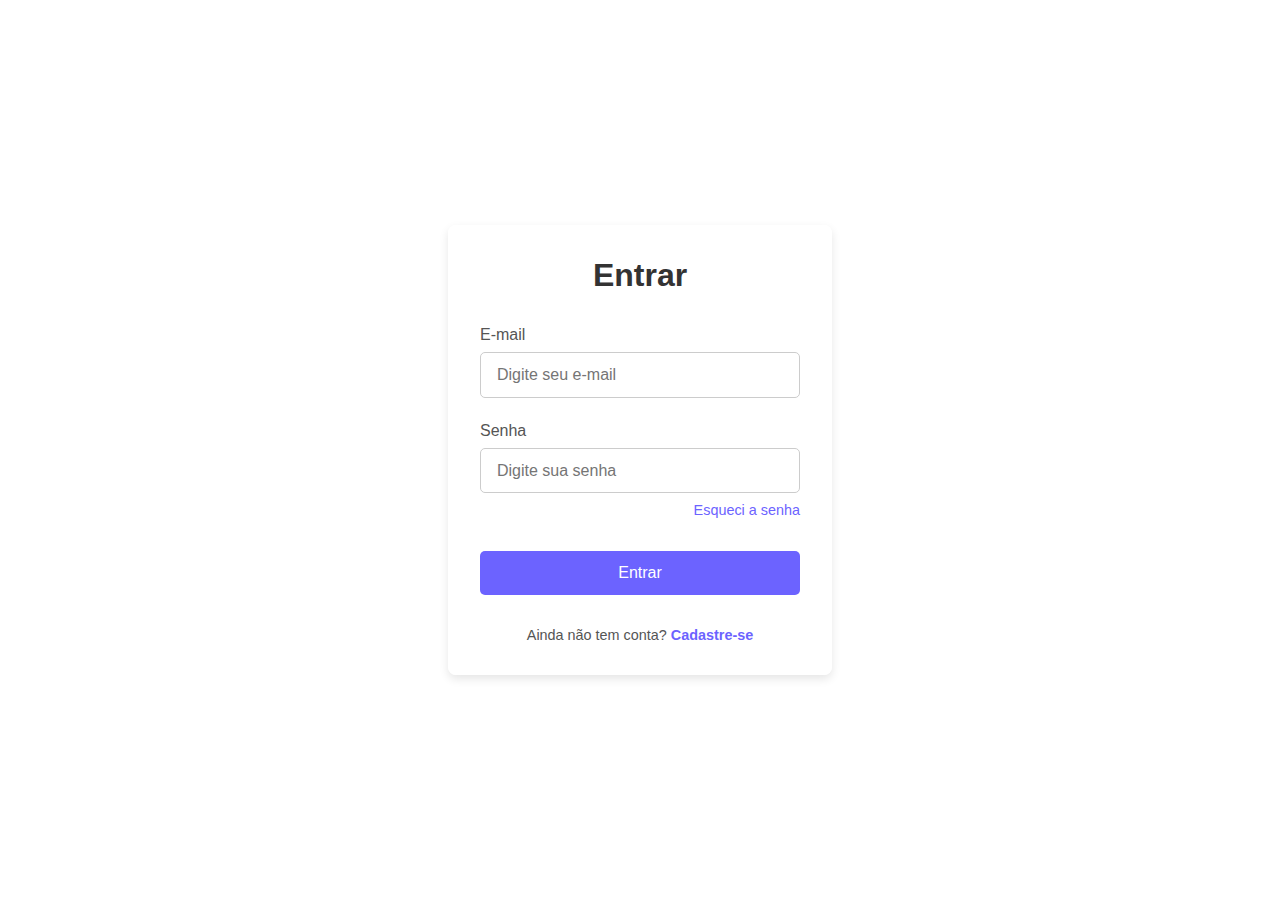
==== login.html @ 3b956369 "Add files via upload" ====
<!DOCTYPE html>
<html lang="pt-br">

<head>
    <meta charset="UTF-8">
    <meta http-equiv="X-UA-Compatible" content="IE=edge">
    <meta name="viewport" content="width=device-width, initial-scale=1.0">
    <link rel="stylesheet" href="assets/css/login.css">
    <title>Login</title>
</head>

<body>
    <div class="login-container">
        <div class="login-form">
            <form id="login-form">
                <div class="form-header">
                    <h1>Entrar</h1>
                </div>

                <div class="input-group">
                    <div class="input-box">
                        <label for="email">E-mail</label>
                        <input id="email" type="email" name="email" placeholder="Digite seu e-mail" required>
                    </div>

                    <div class="input-box">
                        <label for="password">Senha</label>
                        <input id="password" type="password" name="password" placeholder="Digite sua senha" required>
                    </div>
                </div>

                <div class="forgot-password">
                    <a href="#">Esqueci a senha</a>
                </div>

                <div class="continue-button">
                    <button type="submit">Entrar</button>
                </div>

                <div class="signup-link">
                    <p>Ainda não tem conta? <a href="cadastro.html">Cadastre-se</a></p>
                </div>
            </form>
        </div>
    </div>

    <script>
        // Evento de envio do formulário
        document.getElementById('login-form').addEventListener('submit', function (e) {
            e.preventDefault(); // Impede o comportamento padrão
            window.location.href = 'file:///C:/Users/Junior/Downloads/Salao-de-Beleza-main/index.html'; // Redireciona para a nova página
        });
    </script>
</body>

</html>
---- assets/css/login.css ----
* {
    padding: 0;
    margin: 0;
    box-sizing: border-box;
    font-family: 'Inter', sans-serif;
}

/* Corpo */
body {
    width: 100%;
    height: 100vh;
    display: flex;
    justify-content: center;
    align-items: center;
    background: url('https://thumbs.dreamstime.com/b/conceito-de-sal%C3%A3o-beleza-padr%C3%A3o-dos-acess%C3%B3rios-do-cabeleireiro-no-fundo-bege-espa%C3%A7o-c%C3%B3pia-quadro-topo-plano-175363103.jpg') no-repeat center center fixed;
    background-size: cover;
}

/* Container Principal */
.login-container {
    width: 30%;
    padding: 2rem;
    background-color: rgba(255, 255, 255, 0.9); /* Fundo branco com transparência */
    box-shadow: 0 4px 10px rgba(0, 0, 0, 0.1);
    border-radius: 8px;
}

/* Cabeçalho do Formulário */
.form-header {
    text-align: center;
    margin-bottom: 2rem;
}

.form-header h1 {
    font-size: 2rem;
    color: #333;
}

/* Grupo de Inputs */
.input-group {
    display: flex;
    flex-direction: column;
    gap: 1.5rem;
}

.input-box label {
    font-size: 1rem;
    color: #555;
    margin-bottom: 0.5rem;
    display: block;
}

.input-box input {
    width: 100%;
    padding: 0.8rem 1rem;
    border: 1px solid #ccc;
    border-radius: 5px;
    font-size: 1rem;
}

/* Link Esqueci a Senha */
.forgot-password {
    text-align: right;
    margin-top: 0.5rem;
}

.forgot-password a {
    text-decoration: none;
    color: #6c63ff;
    font-size: 0.9rem;
}

.forgot-password a:hover {
    text-decoration: underline;
}

/* Botão Entrar */
.continue-button {
    margin-top: 2rem;
}

.continue-button button {
    width: 100%;
    padding: 0.8rem;
    background-color: #6c63ff;
    color: #fff;
    font-size: 1rem;
    border: none;
    border-radius: 5px;
    cursor: pointer;
}

.continue-button button:hover {
    background-color: #5548c8;
}

/* Link para Cadastro */
.signup-link {
    text-align: center;
    margin-top: 2rem;
    font-size: 0.9rem;
    color: #555;
}

.signup-link a {
    color: #6c63ff;
    text-decoration: none;
    font-weight: bold;
}

.signup-link a:hover {
    text-decoration: underline;
}

/* Responsividade */
@media screen and (max-width: 768px) {
    .login-container {
        width: 90%;
    }
}
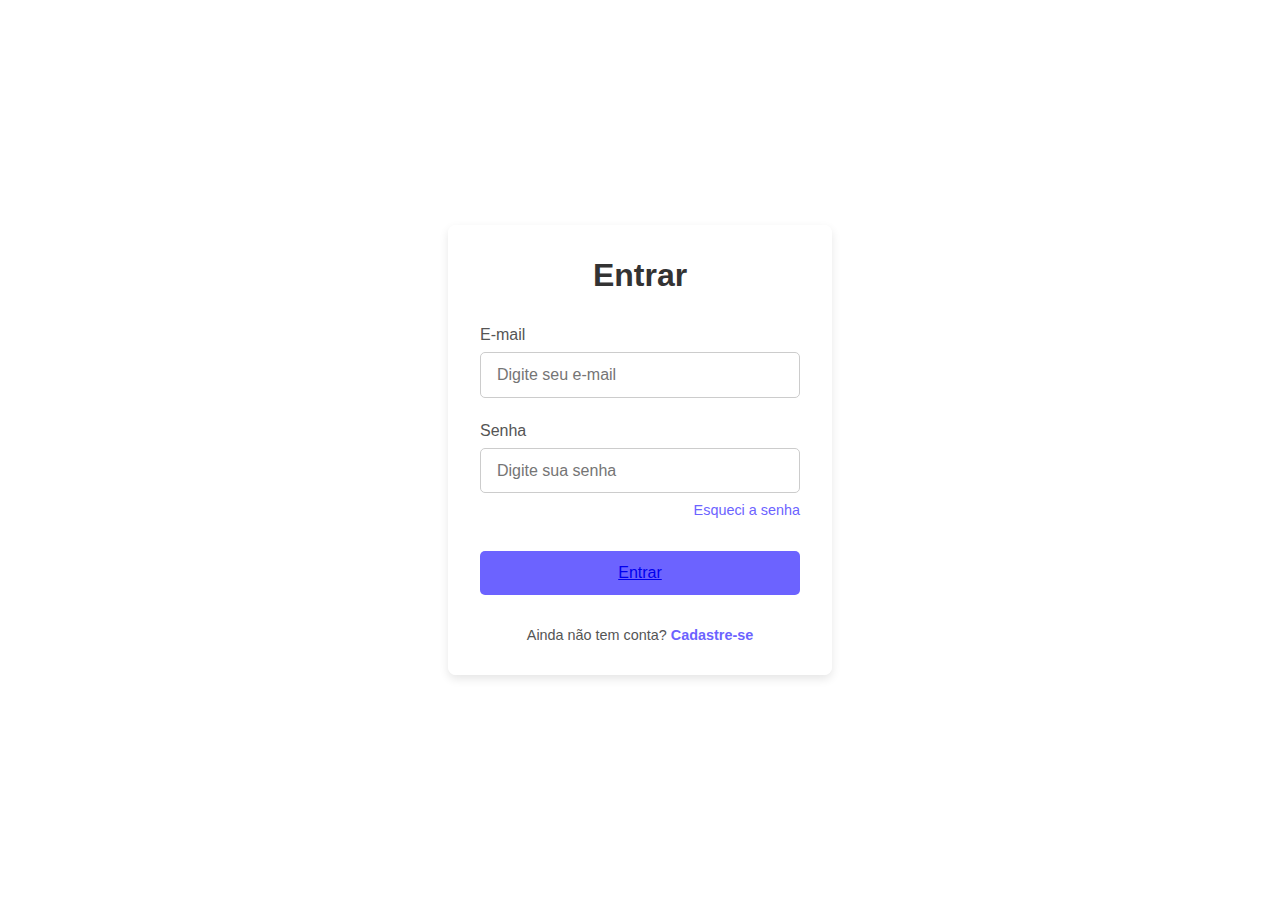
==== commit 03a4bfb4: "Update login.html" ====
--- a/login.html
+++ b/login.html
@@ -35,11 +35,11 @@
                 </div>
 
                 <div class="continue-button">
-                    <button type="submit">Entrar</button>
+                    <button type="submit"><a href="file:///C:/Users/Junior/Downloads/Sal%C3%A3o%20de%20Beleza/index.html">Entrar</a></button>
                 </div>
 
                 <div class="signup-link">
-                    <p>Ainda não tem conta? <a href="cadastro.html">Cadastre-se</a></p>
+                    <p>Ainda não tem conta? <a href="index.html">Cadastre-se</a></p>
                 </div>
             </form>
         </div>
